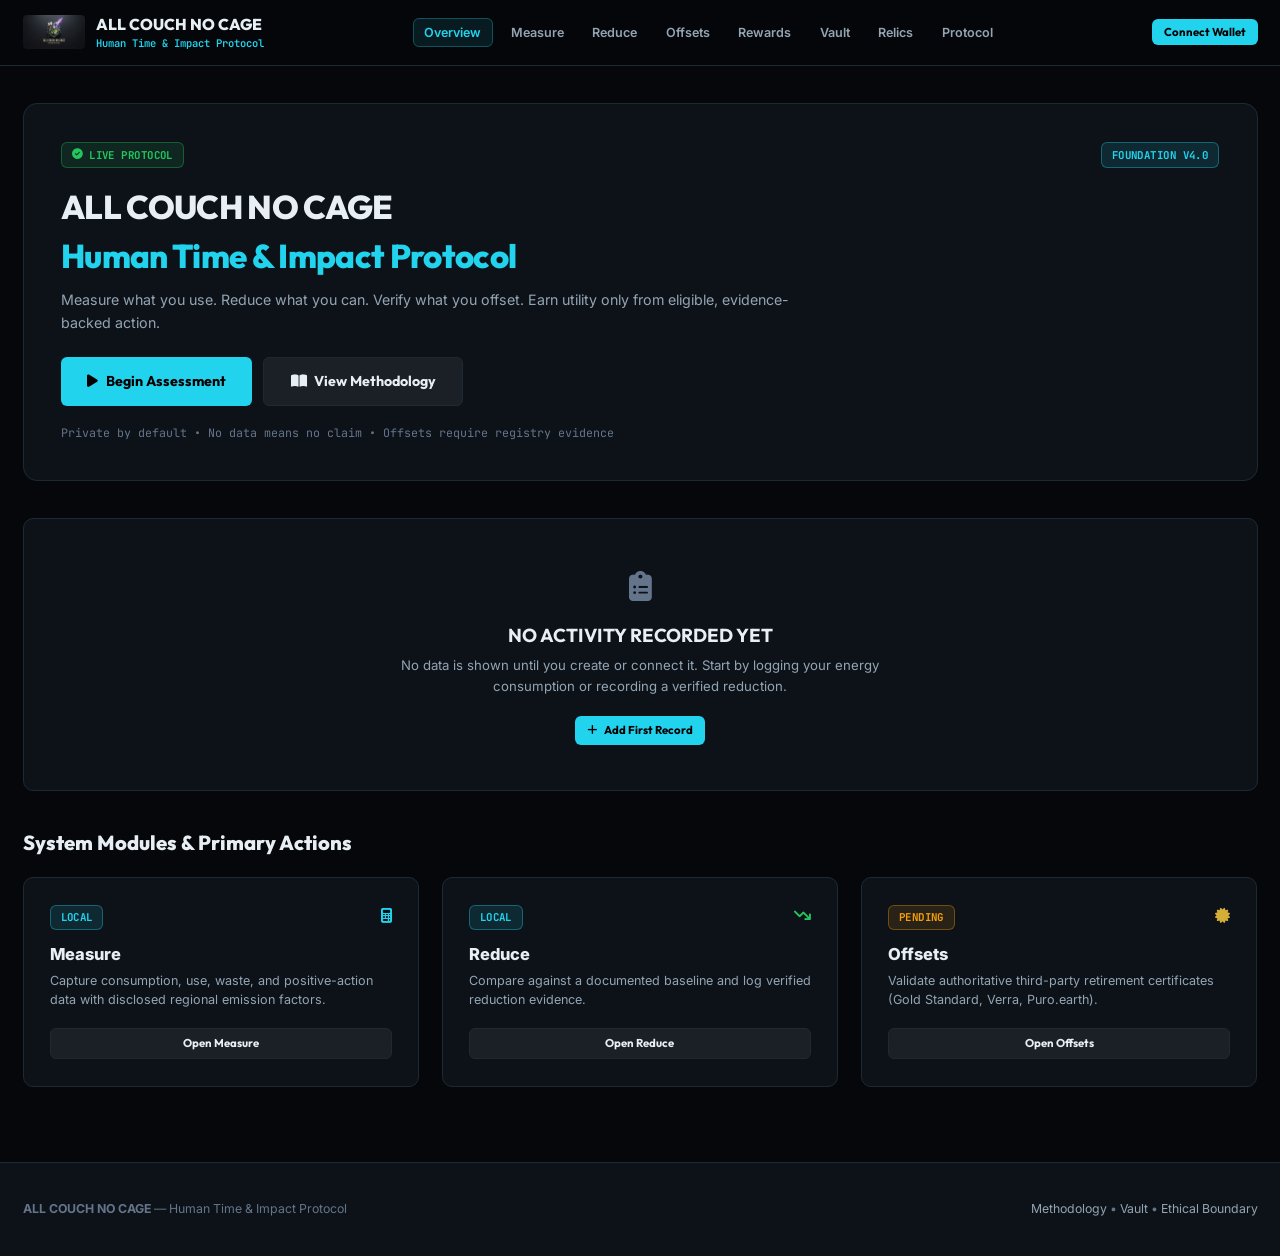
==== apps/web/index.html @ 9e86b2d1 "chore: establish evidence-first human time and impact foundation" ====
<!DOCTYPE html>
<html lang="en">
<head>
  <meta charset="UTF-8" />
  <meta name="viewport" content="width=device-width, initial-scale=1.0" />
  <title>Overview — ALL COUCH NO CAGE</title>
  <meta name="description" content="Evidence-first human time, resource-use, reduction, and verified-offset ledger. Private by default." />
  
  <link rel="preconnect" href="https://fonts.googleapis.com" />
  <link rel="preconnect" href="https://fonts.gstatic.com" crossorigin />
  <link href="https://fonts.googleapis.com/css2?family=Outfit:wght@600;700;800;900&family=Inter:wght@400;500;600;700&family=JetBrains+Mono:wght@400;500;700&display=swap" rel="stylesheet" />
  <link rel="stylesheet" href="https://cdnjs.cloudflare.com/ajax/libs/font-awesome/6.4.0/css/all.min.css" />
  <link rel="stylesheet" href="assets/css/app.css" />
</head>
<body data-page="overview">

  <div class="ambient-glow glow-cyan"></div>
  <div class="ambient-glow glow-gold"></div>

  <!-- Header Navigation -->
  <header class="header-nav">
    <div class="nav-inner">
      <a href="index.html" class="brand-link">
        <img src="assets/images/official_logo.png" alt="Logo" class="brand-logo" />
        <div>
          <span class="brand-title">ALL COUCH NO CAGE</span>
          <span class="brand-subtitle">Human Time & Impact Protocol</span>
        </div>
      </a>

      <ul class="nav-menu">
        <li><a href="index.html" class="active">Overview</a></li>
        <li><a href="measure.html">Measure</a></li>
        <li><a href="reduce.html">Reduce</a></li>
        <li><a href="offsets.html">Offsets</a></li>
        <li><a href="rewards.html">Rewards</a></li>
        <li><a href="vault.html">Vault</a></li>
        <li><a href="relics.html">Relics</a></li>
        <li><a href="protocol.html">Protocol</a></li>
      </ul>

      <div>
        <button class="btn btn-primary btn-sm" id="globalWalletBtn">Connect Wallet</button>
      </div>
    </div>
  </header>

  <main class="main-content">
    
    <!-- Hero Assessment Starter -->
    <div class="hero-card">
      <div style="display: flex; justify-content: space-between; align-items: center; margin-bottom: 1rem;">
        <span class="badge badge-live"><i class="fa-solid fa-circle-check"></i> LIVE PROTOCOL</span>
        <span class="badge badge-local">FOUNDATION v4.0</span>
      </div>

      <h1 class="page-heading">
        ALL COUCH NO CAGE<br />
        <span style="color: var(--status-local);">Human Time & Impact Protocol</span>
      </h1>

      <p class="page-subtext">
        Measure what you use. Reduce what you can. Verify what you offset. Earn utility only from eligible, evidence-backed action.
      </p>

      <div style="display: flex; gap: 0.75rem; margin-top: 1.5rem; flex-wrap: wrap;">
        <a href="measure.html" class="btn btn-primary btn-lg">
          <i class="fa-solid fa-play"></i> Begin Assessment
        </a>
        <a href="protocol.html" class="btn btn-secondary btn-lg">
          <i class="fa-solid fa-book-open"></i> View Methodology
        </a>
      </div>

      <div style="margin-top: 1.25rem; font-family: var(--font-mono); font-size: 0.78rem; color: var(--text-muted);">
        Private by default • No data means no claim • Offsets require registry evidence
      </div>
    </div>

    <!-- Honest Default Empty State Banner -->
    <div id="overviewEmptyBanner" class="panel" style="text-align: center; padding: 3rem 1.5rem; margin-bottom: 2.5rem;">
      <div style="font-size: 2rem; color: var(--status-nodata); margin-bottom: 0.75rem;">
        <i class="fa-solid fa-clipboard-list"></i>
      </div>
      <h3 style="font-family: var(--font-display); font-size: 1.25rem; font-weight: 700; margin-bottom: 0.4rem;">
        NO ACTIVITY RECORDED YET
      </h3>
      <p style="color: var(--text-secondary); font-size: 0.88rem; max-width: 500px; margin: 0 auto 1.25rem; line-height: 1.6;">
        No data is shown until you create or connect it. Start by logging your energy consumption or recording a verified reduction.
      </p>
      <a href="measure.html" class="btn btn-primary btn-sm">
        <i class="fa-solid fa-plus"></i> Add First Record
      </a>
    </div>

    <!-- Summary Grid (Appears only after records exist) -->
    <div id="overviewSummaryGrid" class="grid-4" style="display: none; margin-bottom: 2.5rem;">
      <div class="panel">
        <div class="form-label">Focus Points</div>
        <div style="font-size: 1.8rem; font-weight: 800; font-family: var(--font-mono); color: var(--status-local);" id="overviewFocusPts">0</div>
        <div style="font-size: 0.72rem; color: var(--text-muted); margin-top: 0.25rem;">Deep work & learning</div>
      </div>

      <div class="panel">
        <div class="form-label">Impact Points</div>
        <div style="font-size: 1.8rem; font-weight: 800; font-family: var(--font-mono); color: var(--status-live);" id="overviewImpactPts">0</div>
        <div style="font-size: 0.72rem; color: var(--text-muted); margin-top: 0.25rem;">Avoided emissions</div>
      </div>

      <div class="panel">
        <div class="form-label">Contribution Points</div>
        <div style="font-size: 1.8rem; font-weight: 800; font-family: var(--font-mono); color: var(--status-verified);" id="overviewOffsetPts">0</div>
        <div style="font-size: 0.72rem; color: var(--text-muted); margin-top: 0.25rem;">Validated retirements</div>
      </div>

      <div class="panel">
        <div class="form-label">Eligible VTIME</div>
        <div style="font-size: 1.8rem; font-weight: 800; font-family: var(--font-mono); color: var(--status-local);" id="overviewVTime">0.00 VTIME</div>
        <div style="font-size: 0.72rem; color: var(--text-muted); margin-top: 0.25rem;">Calculated utility credit</div>
      </div>
    </div>

    <!-- Product Areas Matrix -->
    <h2 style="font-family: var(--font-display); font-size: 1.35rem; font-weight: 800; margin-bottom: 1.25rem;">
      System Modules & Primary Actions
    </h2>

    <div class="grid-3">
      <div class="panel">
        <div style="display: flex; justify-content: space-between; margin-bottom: 0.75rem;">
          <span class="badge badge-local">LOCAL</span>
          <span style="color: var(--status-local);"><i class="fa-solid fa-calculator"></i></span>
        </div>
        <h3 style="font-size: 1.1rem; font-weight: 800; margin-bottom: 0.35rem;">Measure</h3>
        <p style="font-size: 0.84rem; color: var(--text-secondary); margin-bottom: 1.25rem;">
          Capture consumption, use, waste, and positive-action data with disclosed regional emission factors.
        </p>
        <a href="measure.html" class="btn btn-secondary btn-sm" style="width: 100%;">Open Measure</a>
      </div>

      <div class="panel">
        <div style="display: flex; justify-content: space-between; margin-bottom: 0.75rem;">
          <span class="badge badge-local">LOCAL</span>
          <span style="color: var(--status-live);"><i class="fa-solid fa-arrow-trend-down"></i></span>
        </div>
        <h3 style="font-size: 1.1rem; font-weight: 800; margin-bottom: 0.35rem;">Reduce</h3>
        <p style="font-size: 0.84rem; color: var(--text-secondary); margin-bottom: 1.25rem;">
          Compare against a documented baseline and log verified reduction evidence.
        </p>
        <a href="reduce.html" class="btn btn-secondary btn-sm" style="width: 100%;">Open Reduce</a>
      </div>

      <div class="panel">
        <div style="display: flex; justify-content: space-between; margin-bottom: 0.75rem;">
          <span class="badge badge-pending">PENDING</span>
          <span style="color: var(--status-verified);"><i class="fa-solid fa-certificate"></i></span>
        </div>
        <h3 style="font-size: 1.1rem; font-weight: 800; margin-bottom: 0.35rem;">Offsets</h3>
        <p style="font-size: 0.84rem; color: var(--text-secondary); margin-bottom: 1.25rem;">
          Validate authoritative third-party retirement certificates (Gold Standard, Verra, Puro.earth).
        </p>
        <a href="offsets.html" class="btn btn-secondary btn-sm" style="width: 100%;">Open Offsets</a>
      </div>
    </div>

  </main>

  <footer class="footer">
    <div style="max-width: 1280px; margin: 0 auto; display: flex; justify-content: space-between; align-items: center; flex-wrap: wrap; gap: 1rem;">
      <div>
        <strong>ALL COUCH NO CAGE</strong> — Human Time & Impact Protocol
      </div>
      <div>
        <a href="protocol.html">Methodology</a> • <a href="vault.html">Vault</a> • <a href="docs/ETHICAL_LEDGER.md">Ethical Boundary</a>
      </div>
    </div>
  </footer>

  <script src="assets/js/state.js"></script>
  <script src="assets/js/receipts.js"></script>
  <script src="assets/js/wallet.js"></script>
  <script src="assets/js/app.js"></script>
</body>
</html>
---- apps/web/assets/css/app.css ----
/* ==========================================================================
   ALL COUCH NO CAGE — CANONICAL DESIGN SYSTEM (V4.0)
   Base: #05070A near-black | Surface: #0D1218 graphite | Borders: #1D2A34
   Primary Text: #E7EEF4 cool white | Secondary Text: #93A4B3 steel gray
   Live: #22C55E emerald | Local: #22D3EE cyan | Testnet: #3B82F6 blue
   Demo: #8B5CF6 violet | Pending: #F59E0B amber | No Data: #64748B slate
   Rejected: #EF4444 red | Verified: #D4AF37 restrained gold
   ========================================================================== */

:root {
  --bg-base: #05070a;
  --bg-surface: #0d1218;
  --bg-surface-elevated: #131b24;
  --bg-input: #080c10;
  --border-subtle: #1d2a34;
  --border-focus: #22d3ee;

  --text-primary: #e7eef4;
  --text-secondary: #93a4b3;
  --text-muted: #64748b;

  --status-live: #22c55e;
  --status-local: #22d3ee;
  --status-testnet: #3b82f6;
  --status-demo: #8b5cf6;
  --status-pending: #f59e0b;
  --status-nodata: #64748b;
  --status-rejected: #ef4444;
  --status-verified: #d4af37;

  --font-sans: 'Inter', -apple-system, BlinkMacSystemFont, 'Segoe UI', Roboto, sans-serif;
  --font-display: 'Outfit', sans-serif;
  --font-mono: 'JetBrains Mono', monospace;

  --radius-sm: 6px;
  --radius-md: 10px;
  --radius-lg: 14px;
}

* { box-sizing: border-box; margin: 0; padding: 0; }
html { background-color: var(--bg-base); color: var(--text-primary); font-family: var(--font-sans); font-size: 15px; line-height: 1.5; scroll-behavior: smooth; }
body { min-height: 100vh; display: flex; flex-direction: column; background-color: var(--bg-base); }

/* Ambient lighting */
.ambient-glow { position: fixed; border-radius: 50%; filter: blur(140px); pointer-events: none; z-index: -1; opacity: 0.12; }
.glow-cyan { top: -10%; right: 10%; width: 45vw; height: 45vw; background: radial-gradient(circle, var(--status-local), transparent 70%); }
.glow-gold { bottom: -10%; left: 10%; width: 45vw; height: 45vw; background: radial-gradient(circle, var(--status-verified), transparent 70%); }

/* Institutional Card Panels */
.panel {
  background: var(--bg-surface);
  border: 1px solid var(--border-subtle);
  border-radius: var(--radius-md);
  padding: 1.75rem;
  transition: border-color 0.2s ease, transform 0.2s ease;
}
.panel:hover { border-color: rgba(255, 255, 255, 0.18); }
.panel-elevated { background: var(--bg-surface-elevated); }

/* Standardized Status Indicators */
.badge {
  display: inline-flex;
  align-items: center;
  gap: 0.4rem;
  padding: 0.25rem 0.65rem;
  font-family: var(--font-mono);
  font-size: 0.72rem;
  font-weight: 700;
  border-radius: var(--radius-sm);
  text-transform: uppercase;
  letter-spacing: 0.04em;
  white-space: nowrap;
}

.badge-live { background: rgba(34, 197, 94, 0.12); color: var(--status-live); border: 1px solid rgba(34, 197, 94, 0.35); }
.badge-local { background: rgba(34, 211, 238, 0.12); color: var(--status-local); border: 1px solid rgba(34, 211, 238, 0.35); }
.badge-testnet { background: rgba(59, 130, 246, 0.12); color: var(--status-testnet); border: 1px solid rgba(59, 130, 246, 0.35); }
.badge-demo { background: rgba(139, 92, 246, 0.12); color: var(--status-demo); border: 1px solid rgba(139, 92, 246, 0.35); }
.badge-pending { background: rgba(245, 158, 11, 0.12); color: var(--status-pending); border: 1px solid rgba(245, 158, 11, 0.35); }
.badge-nodata { background: rgba(100, 116, 139, 0.12); color: var(--status-nodata); border: 1px solid rgba(100, 116, 139, 0.35); }
.badge-rejected { background: rgba(239, 68, 68, 0.12); color: var(--status-rejected); border: 1px solid rgba(239, 68, 68, 0.35); }
.badge-verified { background: rgba(212, 175, 55, 0.15); color: var(--status-verified); border: 1px solid rgba(212, 175, 55, 0.45); }

/* Navigation */
.header-nav {
  position: sticky;
  top: 0;
  z-index: 100;
  background: rgba(5, 7, 10, 0.94);
  backdrop-filter: blur(16px);
  border-bottom: 1px solid var(--border-subtle);
}
.nav-inner {
  max-width: 1280px;
  margin: 0 auto;
  padding: 0.85rem 1.5rem;
  display: flex;
  align-items: center;
  justify-content: space-between;
}
.brand-link { display: flex; align-items: center; gap: 0.75rem; text-decoration: none; color: var(--text-primary); }
.brand-logo { height: 34px; width: auto; border-radius: 4px; }
.brand-title { font-family: var(--font-display); font-weight: 800; font-size: 1.05rem; }
.brand-subtitle { font-size: 0.7rem; color: var(--status-local); display: block; font-weight: 600; font-family: var(--font-mono); }

.nav-menu { display: flex; gap: 0.5rem; list-style: none; align-items: center; flex-wrap: wrap; }
.nav-menu a {
  color: var(--text-secondary);
  text-decoration: none;
  font-size: 0.84rem;
  font-weight: 600;
  padding: 0.4rem 0.7rem;
  border-radius: var(--radius-sm);
  transition: all 0.15s ease;
}
.nav-menu a:hover { color: var(--text-primary); background: rgba(255, 255, 255, 0.04); }
.nav-menu a.active { color: var(--status-local); background: rgba(34, 211, 238, 0.1); border: 1px solid rgba(34, 211, 238, 0.3); }

/* Buttons */
.btn {
  display: inline-flex;
  align-items: center;
  justify-content: center;
  gap: 0.5rem;
  font-family: var(--font-display);
  font-weight: 700;
  font-size: 0.85rem;
  padding: 0.65rem 1.25rem;
  border-radius: var(--radius-sm);
  border: none;
  cursor: pointer;
  text-decoration: none;
  transition: all 0.15s ease;
}
.btn-primary { background: var(--status-local); color: #000; }
.btn-primary:hover { background: #67e8f9; transform: translateY(-1px); }
.btn-gold { background: var(--status-verified); color: #000; }
.btn-gold:hover { background: #eab308; transform: translateY(-1px); }
.btn-secondary { background: rgba(255, 255, 255, 0.06); border: 1px solid var(--border-subtle); color: var(--text-primary); }
.btn-secondary:hover { background: rgba(255, 255, 255, 0.12); border-color: rgba(255, 255, 255, 0.25); }
.btn-sm { padding: 0.4rem 0.8rem; font-size: 0.76rem; }
.btn-lg { padding: 0.85rem 1.75rem; font-size: 0.95rem; }

/* Layout & Typography */
.main-content { max-width: 1280px; margin: 0 auto; padding: 2.5rem 1.5rem 5rem; flex: 1; width: 100%; }
.page-intro { margin-bottom: 2.25rem; }
.page-heading { font-family: var(--font-display); font-size: 2.2rem; font-weight: 800; letter-spacing: -0.02em; margin-bottom: 0.5rem; }
.page-subtext { color: var(--text-secondary); font-size: 0.95rem; max-width: 760px; line-height: 1.6; }

/* Hero Assessment Section */
.hero-card {
  background: var(--bg-surface);
  border: 1px solid var(--border-subtle);
  border-radius: var(--radius-lg);
  padding: 2.5rem;
  margin-bottom: 2.5rem;
}

/* Grids */
.grid-2 { display: grid; grid-template-columns: repeat(auto-fit, minmax(320px, 1fr)); gap: 1.5rem; }
.grid-3 { display: grid; grid-template-columns: repeat(auto-fit, minmax(280px, 1fr)); gap: 1.5rem; }
.grid-4 { display: grid; grid-template-columns: repeat(auto-fit, minmax(220px, 1fr)); gap: 1.25rem; }

/* Form Elements */
.form-group { margin-bottom: 1.25rem; }
.form-label { display: block; font-family: var(--font-mono); font-size: 0.74rem; font-weight: 700; color: var(--text-muted); text-transform: uppercase; margin-bottom: 0.4rem; }
.form-control {
  width: 100%;
  background: var(--bg-input);
  border: 1px solid var(--border-subtle);
  color: var(--text-primary);
  padding: 0.75rem 1rem;
  border-radius: var(--radius-sm);
  font-family: var(--font-sans);
  font-size: 0.9rem;
  outline: none;
  transition: border-color 0.15s ease;
}
.form-control:focus { border-color: var(--status-local); }

/* Tables */
.table-responsive { overflow-x: auto; }
.data-table { width: 100%; border-collapse: collapse; font-family: var(--font-mono); font-size: 0.82rem; }
.data-table th { text-align: left; padding: 0.75rem 1rem; color: var(--text-muted); border-bottom: 1px solid var(--border-subtle); text-transform: uppercase; font-size: 0.72rem; }
.data-table td { padding: 0.85rem 1rem; border-bottom: 1px solid rgba(255, 255, 255, 0.04); color: var(--text-primary); }
.data-table tr:hover td { background: rgba(255, 255, 255, 0.02); }

/* Evidence Hash & Fingerprint */
.evidence-hash {
  display: inline-flex;
  align-items: center;
  gap: 0.4rem;
  background: #000;
  border: 1px solid var(--border-subtle);
  padding: 0.35rem 0.65rem;
  border-radius: var(--radius-sm);
  font-family: var(--font-mono);
  font-size: 0.72rem;
  color: var(--status-local);
}

/* Tabs */
.tabs-bar { display: flex; gap: 0.5rem; border-bottom: 1px solid var(--border-subtle); margin-bottom: 1.75rem; overflow-x: auto; }
.tab-link {
  background: none;
  border: none;
  color: var(--text-secondary);
  font-family: var(--font-mono);
  font-size: 0.82rem;
  font-weight: 700;
  padding: 0.65rem 1.1rem;
  border-radius: var(--radius-sm) var(--radius-sm) 0 0;
  cursor: pointer;
}
.tab-link:hover { color: var(--text-primary); background: rgba(255, 255, 255, 0.04); }
.tab-link.active { color: var(--status-local); border-bottom: 2px solid var(--status-local); background: rgba(34, 211, 238, 0.08); }
.tab-content { display: none; }
.tab-content.active { display: block; }

/* Footer */
.footer {
  border-top: 1px solid var(--border-subtle);
  padding: 2.5rem 1.5rem;
  text-align: center;
  background: var(--bg-surface);
  font-size: 0.82rem;
  color: var(--text-muted);
}
.footer a { color: var(--text-secondary); text-decoration: none; }
.footer a:hover { color: var(--status-local); }
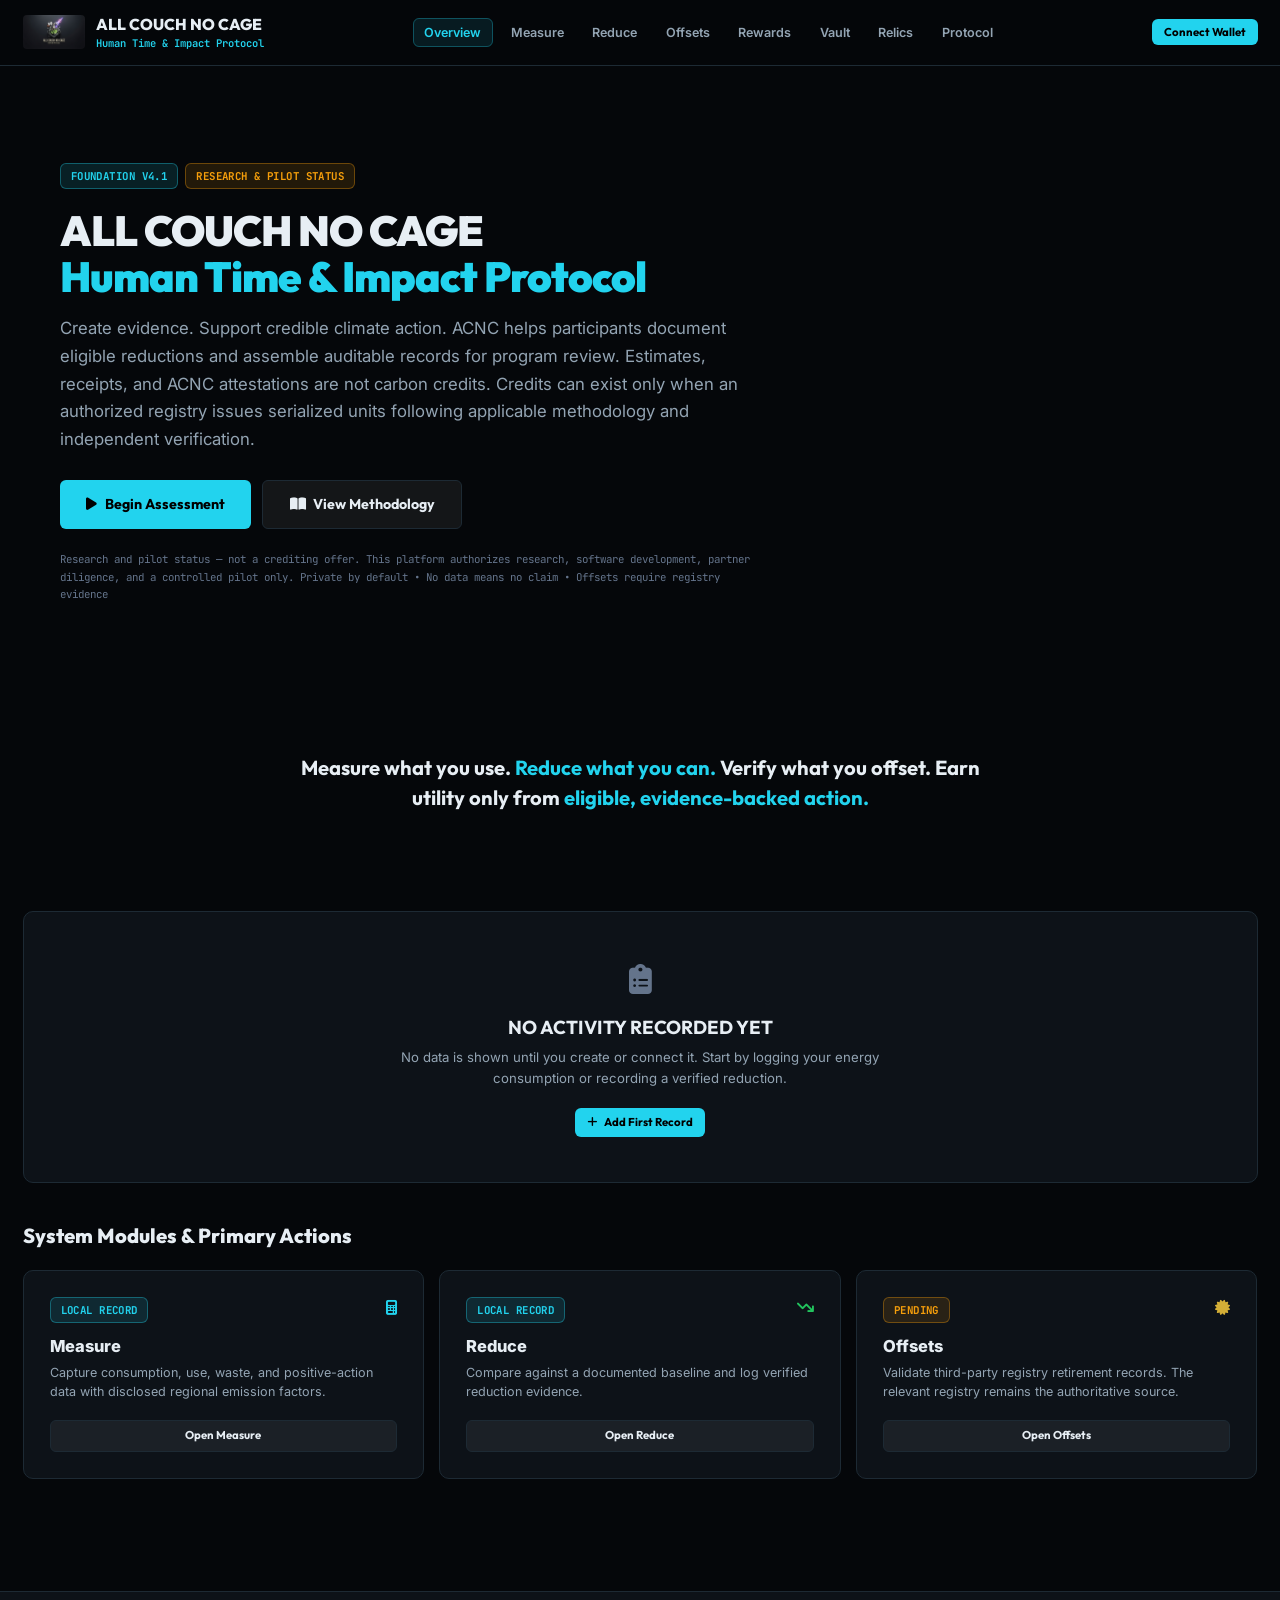
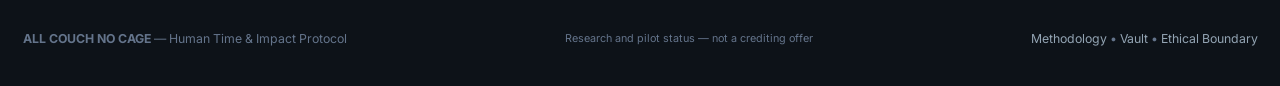
==== commit e47d9ac7: "fix(ci): add rust test workflow, fix pages enablement, soften claims, add video assets, and update p" ====
--- a/apps/web/index.html
+++ b/apps/web/index.html
@@ -11,6 +11,102 @@
   <link href="https://fonts.googleapis.com/css2?family=Outfit:wght@600;700;800;900&family=Inter:wght@400;500;600;700&family=JetBrains+Mono:wght@400;500;700&display=swap" rel="stylesheet" />
   <link rel="stylesheet" href="https://cdnjs.cloudflare.com/ajax/libs/font-awesome/6.4.0/css/all.min.css" />
   <link rel="stylesheet" href="assets/css/app.css" />
+  <style>
+    .video-hero {
+      position: relative;
+      width: 100%;
+      border-radius: 16px;
+      overflow: hidden;
+      margin-bottom: 2.5rem;
+      min-height: 420px;
+    }
+    .video-hero video {
+      position: absolute;
+      top: 0; left: 0;
+      width: 100%; height: 100%;
+      object-fit: cover;
+      z-index: 0;
+      opacity: 0.45;
+    }
+    .video-hero-overlay {
+      position: relative;
+      z-index: 1;
+      padding: 4rem 2.5rem 3.5rem;
+      background: linear-gradient(180deg, rgba(5,7,10,0.55) 0%, rgba(5,7,10,0.85) 100%);
+    }
+    .video-hero h1 {
+      font-family: var(--font-display);
+      font-size: 2.8rem;
+      font-weight: 900;
+      line-height: 1.1;
+      margin-bottom: 1rem;
+      letter-spacing: -1px;
+    }
+    .video-hero .hero-sub {
+      font-size: 1.12rem;
+      color: var(--text-secondary);
+      max-width: 680px;
+      line-height: 1.65;
+      margin-bottom: 1.75rem;
+    }
+    .video-hero .hero-disclaimer {
+      font-family: var(--font-mono);
+      font-size: 0.72rem;
+      color: var(--text-muted);
+      margin-top: 1.5rem;
+      line-height: 1.6;
+      max-width: 700px;
+    }
+    .infinity-strip {
+      position: relative;
+      width: 100%;
+      border-radius: 12px;
+      overflow: hidden;
+      margin-bottom: 2.5rem;
+      height: 180px;
+    }
+    .infinity-strip video {
+      position: absolute;
+      top: 50%; left: 0;
+      width: 100%;
+      transform: translateY(-50%);
+      object-fit: cover;
+      opacity: 0.55;
+    }
+    .infinity-strip-overlay {
+      position: relative;
+      z-index: 1;
+      display: flex;
+      align-items: center;
+      justify-content: center;
+      height: 100%;
+      background: linear-gradient(90deg, rgba(5,7,10,0.7) 0%, rgba(5,7,10,0.3) 50%, rgba(5,7,10,0.7) 100%);
+      text-align: center;
+      padding: 1rem;
+    }
+    .infinity-strip-overlay p {
+      font-family: var(--font-display);
+      font-size: 1.35rem;
+      font-weight: 700;
+      color: var(--text-primary);
+      max-width: 700px;
+      line-height: 1.5;
+    }
+    .infinity-strip-overlay p span {
+      color: var(--status-local);
+    }
+    .controls-grid {
+      display: grid;
+      grid-template-columns: repeat(3, 1fr);
+      gap: 1rem;
+      margin-bottom: 2.5rem;
+    }
+    @media (max-width: 768px) {
+      .video-hero h1 { font-size: 2rem; }
+      .video-hero-overlay { padding: 2.5rem 1.5rem 2rem; }
+      .controls-grid { grid-template-columns: 1fr; }
+    }
+  </style>
 </head>
 <body data-page="overview">
 
@@ -47,33 +143,51 @@
 
   <main class="main-content">
     
-    <!-- Hero Assessment Starter -->
-    <div class="hero-card">
-      <div style="display: flex; justify-content: space-between; align-items: center; margin-bottom: 1rem;">
-        <span class="badge badge-live"><i class="fa-solid fa-circle-check"></i> LIVE PROTOCOL</span>
-        <span class="badge badge-local">FOUNDATION v4.0</span>
-      </div>
-
-      <h1 class="page-heading">
-        ALL COUCH NO CAGE<br />
-        <span style="color: var(--status-local);">Human Time & Impact Protocol</span>
-      </h1>
-
-      <p class="page-subtext">
-        Measure what you use. Reduce what you can. Verify what you offset. Earn utility only from eligible, evidence-backed action.
-      </p>
-
-      <div style="display: flex; gap: 0.75rem; margin-top: 1.5rem; flex-wrap: wrap;">
-        <a href="measure.html" class="btn btn-primary btn-lg">
-          <i class="fa-solid fa-play"></i> Begin Assessment
-        </a>
-        <a href="protocol.html" class="btn btn-secondary btn-lg">
-          <i class="fa-solid fa-book-open"></i> View Methodology
-        </a>
-      </div>
-
-      <div style="margin-top: 1.25rem; font-family: var(--font-mono); font-size: 0.78rem; color: var(--text-muted);">
-        Private by default • No data means no claim • Offsets require registry evidence
+    <!-- Cinematic Video Hero -->
+    <div class="video-hero">
+      <video autoplay muted loop playsinline>
+        <source src="assets/video/hero-cinematic.mp4" type="video/mp4" />
+      </video>
+      <div class="video-hero-overlay">
+        <div style="display: flex; gap: 0.5rem; margin-bottom: 1.25rem; flex-wrap: wrap;">
+          <span class="badge badge-local">FOUNDATION v4.1</span>
+          <span class="badge badge-pending">RESEARCH & PILOT STATUS</span>
+        </div>
+
+        <h1>
+          ALL COUCH NO CAGE<br />
+          <span style="color: var(--status-local);">Human Time & Impact Protocol</span>
+        </h1>
+
+        <p class="hero-sub">
+          Create evidence. Support credible climate action. ACNC helps participants document eligible reductions and assemble auditable records for program review. Estimates, receipts, and ACNC attestations are not carbon credits. Credits can exist only when an authorized registry issues serialized units following applicable methodology and independent verification.
+        </p>
+
+        <div style="display: flex; gap: 0.75rem; flex-wrap: wrap;">
+          <a href="measure.html" class="btn btn-primary btn-lg">
+            <i class="fa-solid fa-play"></i> Begin Assessment
+          </a>
+          <a href="protocol.html" class="btn btn-secondary btn-lg">
+            <i class="fa-solid fa-book-open"></i> View Methodology
+          </a>
+        </div>
+
+        <div class="hero-disclaimer">
+          Research and pilot status — not a crediting offer. This platform authorizes research, software development, partner diligence, and a controlled pilot only. Private by default • No data means no claim • Offsets require registry evidence
+        </div>
+      </div>
+    </div>
+
+    <!-- Infinity Symbol Visual Strip -->
+    <div class="infinity-strip">
+      <video autoplay muted loop playsinline>
+        <source src="assets/video/infinity-symbol.mp4" type="video/mp4" />
+      </video>
+      <div class="infinity-strip-overlay">
+        <p>
+          Measure what you use. <span>Reduce what you can.</span> Verify what you offset.
+          Earn utility only from <span>eligible, evidence-backed action.</span>
+        </p>
       </div>
     </div>
 
@@ -104,31 +218,31 @@
       <div class="panel">
         <div class="form-label">Impact Points</div>
         <div style="font-size: 1.8rem; font-weight: 800; font-family: var(--font-mono); color: var(--status-live);" id="overviewImpactPts">0</div>
-        <div style="font-size: 0.72rem; color: var(--text-muted); margin-top: 0.25rem;">Avoided emissions</div>
+        <div style="font-size: 0.72rem; color: var(--text-muted); margin-top: 0.25rem;">Documented reductions</div>
       </div>
 
       <div class="panel">
         <div class="form-label">Contribution Points</div>
         <div style="font-size: 1.8rem; font-weight: 800; font-family: var(--font-mono); color: var(--status-verified);" id="overviewOffsetPts">0</div>
-        <div style="font-size: 0.72rem; color: var(--text-muted); margin-top: 0.25rem;">Validated retirements</div>
+        <div style="font-size: 0.72rem; color: var(--text-muted); margin-top: 0.25rem;">Registry-confirmed retirements</div>
       </div>
 
       <div class="panel">
         <div class="form-label">Eligible VTIME</div>
         <div style="font-size: 1.8rem; font-weight: 800; font-family: var(--font-mono); color: var(--status-local);" id="overviewVTime">0.00 VTIME</div>
-        <div style="font-size: 0.72rem; color: var(--text-muted); margin-top: 0.25rem;">Calculated utility credit</div>
-      </div>
-    </div>
-
-    <!-- Product Areas Matrix -->
+        <div style="font-size: 0.72rem; color: var(--text-muted); margin-top: 0.25rem;">Closed-loop utility credit (not a carbon credit)</div>
+      </div>
+    </div>
+
+    <!-- System Modules -->
     <h2 style="font-family: var(--font-display); font-size: 1.35rem; font-weight: 800; margin-bottom: 1.25rem;">
       System Modules & Primary Actions
     </h2>
 
-    <div class="grid-3">
+    <div class="controls-grid">
       <div class="panel">
         <div style="display: flex; justify-content: space-between; margin-bottom: 0.75rem;">
-          <span class="badge badge-local">LOCAL</span>
+          <span class="badge badge-local">LOCAL RECORD</span>
           <span style="color: var(--status-local);"><i class="fa-solid fa-calculator"></i></span>
         </div>
         <h3 style="font-size: 1.1rem; font-weight: 800; margin-bottom: 0.35rem;">Measure</h3>
@@ -140,7 +254,7 @@
 
       <div class="panel">
         <div style="display: flex; justify-content: space-between; margin-bottom: 0.75rem;">
-          <span class="badge badge-local">LOCAL</span>
+          <span class="badge badge-local">LOCAL RECORD</span>
           <span style="color: var(--status-live);"><i class="fa-solid fa-arrow-trend-down"></i></span>
         </div>
         <h3 style="font-size: 1.1rem; font-weight: 800; margin-bottom: 0.35rem;">Reduce</h3>
@@ -157,7 +271,7 @@
         </div>
         <h3 style="font-size: 1.1rem; font-weight: 800; margin-bottom: 0.35rem;">Offsets</h3>
         <p style="font-size: 0.84rem; color: var(--text-secondary); margin-bottom: 1.25rem;">
-          Validate authoritative third-party retirement certificates (Gold Standard, Verra, Puro.earth).
+          Validate third-party registry retirement records. The relevant registry remains the authoritative source.
         </p>
         <a href="offsets.html" class="btn btn-secondary btn-sm" style="width: 100%;">Open Offsets</a>
       </div>
@@ -170,8 +284,11 @@
       <div>
         <strong>ALL COUCH NO CAGE</strong> — Human Time & Impact Protocol
       </div>
+      <div style="font-size: 0.72rem; color: var(--text-muted);">
+        Research and pilot status — not a crediting offer
+      </div>
       <div>
-        <a href="protocol.html">Methodology</a> • <a href="vault.html">Vault</a> • <a href="docs/ETHICAL_LEDGER.md">Ethical Boundary</a>
+        <a href="protocol.html">Methodology</a> • <a href="vault.html">Vault</a> • <a href="docs/ACNC_ETHICAL_BOUNDARIES_v0.1.md">Ethical Boundary</a>
       </div>
     </div>
   </footer>
